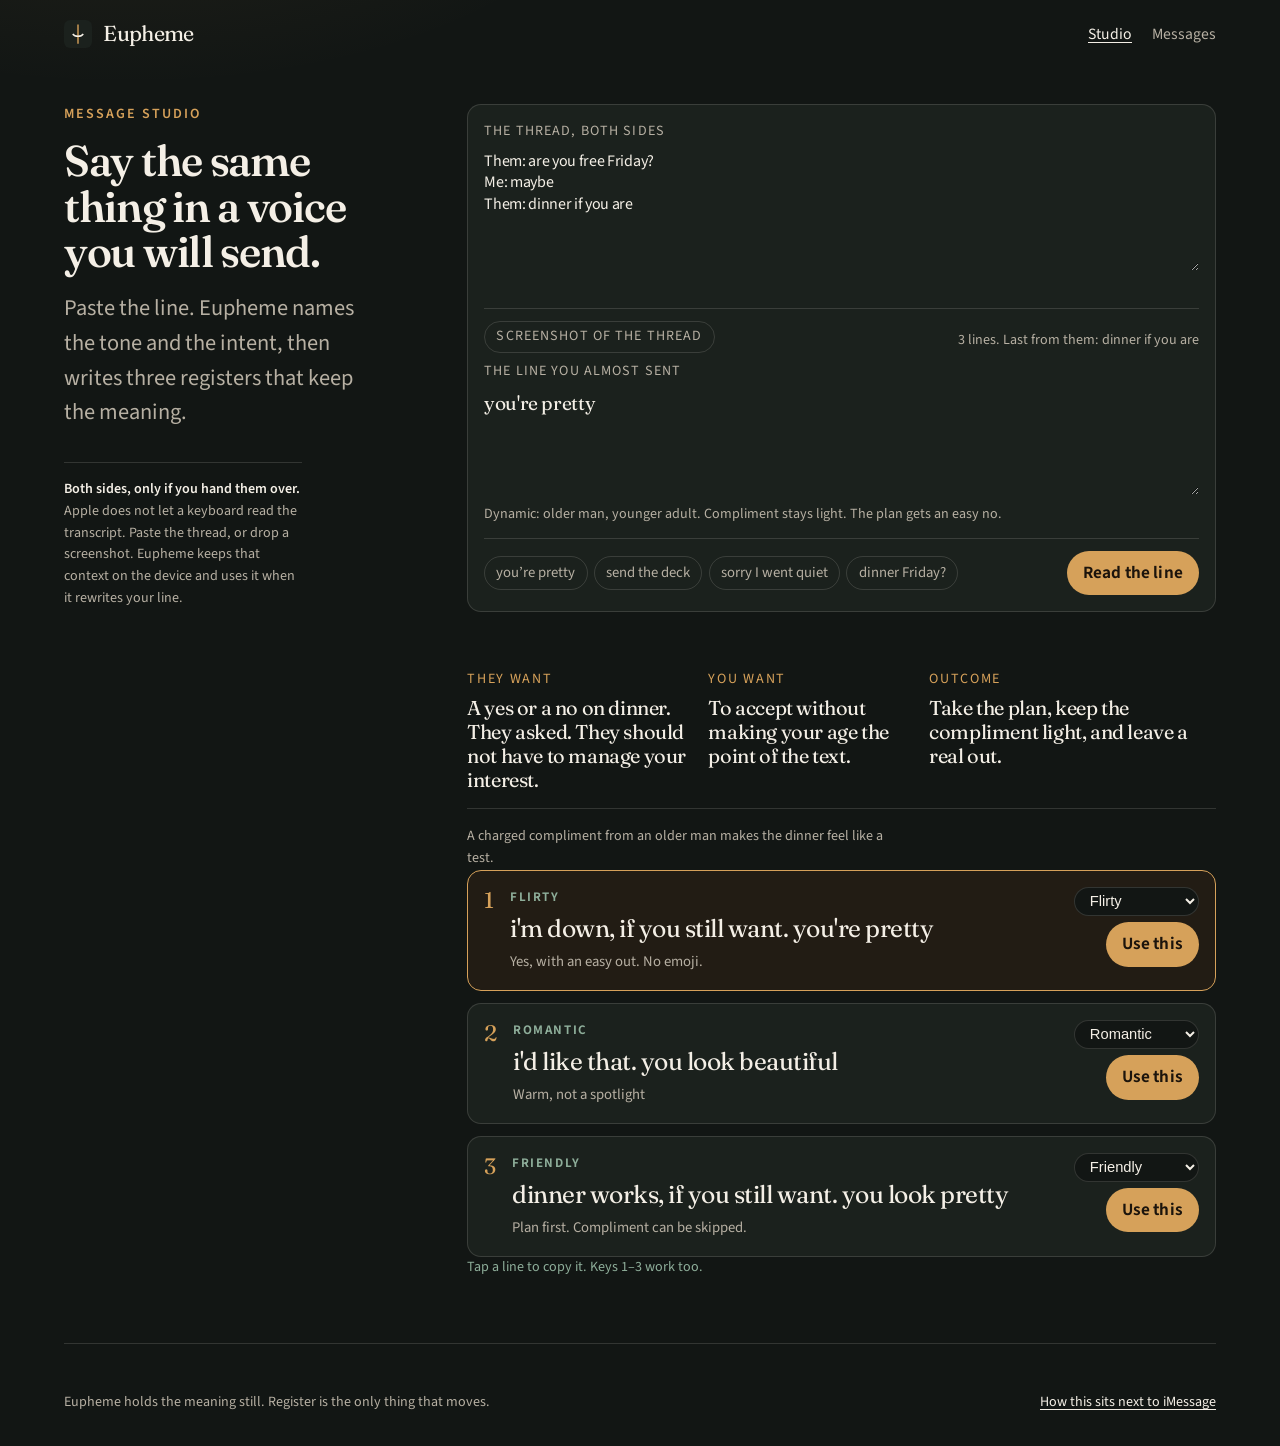
==== index.html @ 596f10d2 "Ease the line for an older man texting a younger adult" ====
<!DOCTYPE html>
<html lang="en">
<head>
  <meta charset="utf-8">
  <meta name="viewport" content="width=device-width, initial-scale=1">
  <title>Eupheme — fair speech, same meaning</title>
  <meta name="description" content="Paste a message. Eupheme reads the tone and intent, then offers three rewrites that say the same thing in a different voice. Copy or share the one you want into Messages.">
  <meta property="og:title" content="Eupheme — fair speech, same meaning">
  <meta property="og:description" content="Three ways to say the line you almost sent. On your phone. Nothing uploaded.">
  <meta property="og:type" content="website">
  <meta name="theme-color" content="#121614">
  <link rel="icon" href="favicon.svg" type="image/svg+xml">
  <link rel="manifest" href="site.webmanifest">
  <link rel="preconnect" href="https://fonts.googleapis.com">
  <link rel="preconnect" href="https://fonts.gstatic.com" crossorigin>
  <link href="https://fonts.googleapis.com/css2?family=Fraunces:opsz,wght@9..144,560;9..144,640&family=Source+Sans+3:wght@400;600;700&display=swap" rel="stylesheet">
  <link rel="stylesheet" href="css/tokens.css">
  <link rel="stylesheet" href="css/reset.css">
  <link rel="stylesheet" href="css/base.css">
  <link rel="stylesheet" href="css/layout.css">
  <link rel="stylesheet" href="css/components.css">
  <link rel="stylesheet" href="css/pages.css">
</head>
<body>
  <a class="skip" href="#main">Skip to the studio</a>
  <header class="site-header">
    <a class="brand" href="index.html">
      <svg viewBox="0 0 32 32" aria-hidden="true">
        <rect width="32" height="32" rx="7" fill="#1b211d"/>
        <path d="M16 5v22" stroke="#d6a15a" stroke-width="1.6"/>
        <path d="M10 16c2.2 3.4 9.8 3.4 12 0" fill="none" stroke="#f4efe6" stroke-width="1.6"/>
      </svg>
      Eupheme
    </a>
    <nav class="nav" aria-label="Primary">
      <a href="index.html" aria-current="page">Studio</a>
      <a href="how.html">Messages</a>
    </nav>
  </header>

  <main id="main" class="shell studio">
    <section class="mast">
      <p class="eyebrow">Message studio</p>
      <h1>Say the same thing in a voice you will send.</h1>
      <p class="lede">Paste the line. Eupheme names the tone and the intent, then writes three registers that keep the meaning.</p>
      <p class="side-note"><strong>Both sides, only if you hand them over.</strong> Apple does not let a keyboard read the transcript. Paste the thread, or drop a screenshot. Eupheme keeps that context on the device and uses it when it rewrites your line.</p>
    </section>

    <section class="work" aria-label="Rewrite studio">
      <form class="composer" id="composer">
        <label for="thread">The thread, both sides</label>
        <textarea id="thread" name="thread" rows="5">Them: are you free Friday?
Me: maybe
Them: dinner if you are</textarea>
        <div class="composer-bar">
          <label class="chip" for="shot">Screenshot of the thread
            <input id="shot" type="file" accept="image/*" hidden>
          </label>
          <p class="empty-copy" id="context-status">No thread yet. Suggestions will only use your line.</p>
        </div>
        <label for="draft">The line you almost sent</label>
        <textarea id="draft" name="draft" rows="3" autocomplete="off" enterkeyhint="done">you're pretty</textarea>
        <p class="empty-copy">Dynamic: older man, younger adult. Compliment stays light. The plan gets an easy no.</p>
        <div class="composer-bar">
          <div class="hints" role="group" aria-label="Try a line">
            <button type="button" class="chip" data-sample="you’re pretty">you’re pretty</button>
            <button type="button" class="chip" data-sample="can you send the deck by noon">send the deck</button>
            <button type="button" class="chip" data-sample="sorry I went quiet">sorry I went quiet</button>
            <button type="button" class="chip" data-sample="dinner Friday?">dinner Friday?</button>
          </div>
          <button class="btn" type="submit">Read the line</button>
        </div>
      </form>

      <p class="empty-copy" id="empty">Three options appear here. Pick one to copy it.</p>

      <section class="reading" id="reading" hidden aria-live="polite">
        <dl class="analysis">
          <div>
            <dt>They want</dt>
            <dd id="their-want"></dd>
          </div>
          <div>
            <dt>You want</dt>
            <dd id="your-want"></dd>
          </div>
          <div>
            <dt>Outcome</dt>
            <dd id="outcome"></dd>
          </div>
        </dl>
        <p class="miss" id="miss"></p>
        <div class="options" id="options" role="listbox" aria-label="Alternative phrasings"></div>
        <p class="status" id="status" role="status"></p>
      </section>
    </section>
  </main>

  <footer class="site-footer">
    <p>Eupheme holds the meaning still. Register is the only thing that moves.</p>
    <p><a href="how.html">How this sits next to iMessage</a></p>
  </footer>
  <script type="module" src="js/app.js"></script>
</body>
</html>
---- css/tokens.css ----
/* Eupheme tokens. Night ink, brass used once. */

:root {
  --paper: #121614;
  --paper-2: #1b211d;
  --paper-3: #242b26;
  --ink: #f4efe6;
  --ink-soft: #b7b0a3;
  --line: rgba(244, 239, 230, 0.14);
  --accent: #d6a15a;
  --accent-ink: #1c140c;
  --support: #8eae9a;

  --font-display: "Fraunces", "Iowan Old Style", "Palatino Linotype", serif;
  --font-body: "Source Sans 3", "Segoe UI", sans-serif;

  --step--1: clamp(0.78rem, 0.74rem + 0.2vw, 0.88rem);
  --step-0: clamp(1.02rem, 0.98rem + 0.2vw, 1.08rem);
  --step-1: clamp(1.2rem, 1.08rem + 0.45vw, 1.4rem);
  --step-2: clamp(1.45rem, 1.2rem + 1vw, 1.9rem);
  --step-3: clamp(1.9rem, 1.3rem + 2vw, 2.7rem);
  --step-4: clamp(2.4rem, 1.3rem + 3.2vw, 4.1rem);

  --leading-display: 1.06;
  --leading-body: 1.55;
  --measure: 38rem;

  --space-1: 0.25rem;
  --space-2: 0.5rem;
  --space-3: 0.75rem;
  --space-4: 1rem;
  --space-5: 1.5rem;
  --space-6: 2rem;
  --space-7: 3rem;
  --space-8: 4rem;
  --space-9: 6rem;

  --gutter: clamp(1.15rem, 4vw, 2.5rem);
  --page: 72rem;
  --header: 4.25rem;
  --radius: 14px;
  --ease: cubic-bezier(0.16, 1, 0.3, 1);
  --shadow: 0 18px 40px rgba(0, 0, 0, 0.28);
}

@media (prefers-reduced-motion: reduce) {
  :root {
    --ease: linear;
  }
}
---- css/base.css ----
body {
  min-height: 100vh;
  background:
    radial-gradient(900px 420px at 10% -10%, rgba(214, 161, 90, 0.08), transparent 55%),
    var(--paper);
  color: var(--ink);
  font-family: var(--font-body);
  font-size: var(--step-0);
  line-height: var(--leading-body);
  text-rendering: optimizeLegibility;
}

h1,
h2,
.display {
  font-family: var(--font-display);
  font-weight: 560;
  letter-spacing: -0.03em;
  line-height: var(--leading-display);
}

a {
  text-underline-offset: 0.18em;
}

.skip {
  position: absolute;
  left: var(--space-4);
  top: -4rem;
  z-index: 20;
  background: var(--accent);
  color: var(--accent-ink);
  padding: 0.6rem 0.9rem;
  border-radius: 8px;
}

.skip:focus {
  top: var(--space-3);
}

.eyebrow {
  font-size: var(--step--1);
  letter-spacing: 0.14em;
  text-transform: uppercase;
  color: var(--accent);
  font-weight: 600;
}

.muted {
  color: var(--ink-soft);
}

.site-header,
.site-footer {
  width: min(var(--page), calc(100% - var(--gutter) * 2));
  margin-inline: auto;
}

.site-header {
  display: flex;
  align-items: center;
  justify-content: space-between;
  min-height: var(--header);
  gap: var(--space-4);
}

.brand {
  display: flex;
  align-items: center;
  gap: 0.7rem;
  text-decoration: none;
  font-family: var(--font-display);
  font-size: 1.35rem;
  letter-spacing: -0.03em;
}

.brand svg {
  width: 28px;
  height: 28px;
}

.nav {
  display: flex;
  gap: 1.25rem;
  align-items: center;
}

.nav a {
  text-decoration: none;
  color: var(--ink-soft);
  font-size: 0.98rem;
}

.nav a[aria-current="page"],
.nav a:hover {
  color: var(--ink);
  text-decoration: underline;
  text-decoration-thickness: 1px;
}

.site-footer {
  display: flex;
  justify-content: space-between;
  gap: var(--space-4);
  padding: var(--space-7) 0 var(--space-6);
  border-top: 1px solid var(--line);
  color: var(--ink-soft);
  font-size: var(--step--1);
  margin-top: var(--space-8);
}

.site-footer a {
  color: var(--ink);
}

@media (max-width: 640px) {
  .site-footer {
    flex-direction: column;
  }
}
---- css/layout.css ----
.shell {
  width: min(var(--page), calc(100% - var(--gutter) * 2));
  margin-inline: auto;
}

.studio {
  display: grid;
  grid-template-columns: minmax(16rem, 22rem) minmax(0, 1fr);
  gap: clamp(1.5rem, 4vw, 4rem);
  align-items: start;
  padding-top: clamp(1.5rem, 4vh, 3.5rem);
}

.lede {
  margin-top: var(--space-4);
  max-width: 28ch;
  color: var(--ink-soft);
  font-size: var(--step-1);
}

.mast h1 {
  font-size: var(--step-3);
  margin-top: var(--space-3);
  max-width: 12ch;
}

.side-note {
  margin-top: var(--space-6);
  padding-top: var(--space-4);
  border-top: 1px solid var(--line);
  color: var(--ink-soft);
  font-size: var(--step--1);
  max-width: 34ch;
}

.side-note strong {
  color: var(--ink);
  font-weight: 600;
}

.work {
  display: grid;
  gap: var(--space-5);
}

.prose {
  max-width: var(--measure);
}

.prose p + p,
.prose li + li {
  margin-top: 0.8rem;
}

.prose h2 {
  font-size: var(--step-2);
  margin: var(--space-6) 0 var(--space-3);
}

.prose ul {
  list-style: disc;
  padding-left: 1.1rem;
}

.page-intro {
  padding-top: clamp(2rem, 6vh, 4rem);
  max-width: 40rem;
}

.page-intro h1 {
  font-size: var(--step-4);
  margin: var(--space-3) 0 var(--space-4);
}

@media (max-width: 860px) {
  .studio {
    grid-template-columns: 1fr;
    gap: var(--space-5);
  }

  .mast h1,
  .lede {
    max-width: 22ch;
  }
}
---- css/components.css ----
.composer {
  background: var(--paper-2);
  border: 1px solid var(--line);
  border-radius: var(--radius);
  padding: var(--space-4);
}

.composer label {
  display: block;
  font-size: var(--step--1);
  letter-spacing: 0.08em;
  text-transform: uppercase;
  color: var(--ink-soft);
  margin-bottom: var(--space-2);
}

textarea {
  width: 100%;
  min-height: 6.5rem;
  resize: vertical;
  background: transparent;
  border: 0;
  padding: 0;
  font-size: 1.2rem;
  line-height: 1.35;
  font-family: var(--font-display);
  letter-spacing: -0.02em;
}

#thread {
  min-height: 7.5rem;
  font-family: var(--font-body);
  font-size: 1rem;
  margin-bottom: var(--space-4);
}

textarea::placeholder {
  color: rgba(244, 239, 230, 0.35);
}

.composer-bar {
  display: flex;
  justify-content: space-between;
  align-items: center;
  gap: var(--space-3);
  margin-top: var(--space-3);
  padding-top: var(--space-3);
  border-top: 1px solid var(--line);
}

.hints {
  display: flex;
  flex-wrap: wrap;
  gap: 0.4rem;
}

.chip,
.style-select {
  border: 1px solid var(--line);
  border-radius: 999px;
  padding: 0.28rem 0.7rem;
  color: var(--ink-soft);
  background: transparent;
  font-size: 0.92rem;
}

.chip:hover,
.chip[aria-pressed="true"] {
  color: var(--ink);
  border-color: var(--accent);
}

.btn {
  display: inline-flex;
  align-items: center;
  justify-content: center;
  gap: 0.4rem;
  min-height: 2.7rem;
  padding: 0.55rem 1rem;
  border-radius: 999px;
  background: var(--accent);
  color: var(--accent-ink);
  font-weight: 650;
  letter-spacing: 0.01em;
}

.btn:hover {
  filter: brightness(1.06);
}

.btn:active {
  transform: translateY(1px);
}

.btn.ghost {
  background: transparent;
  color: var(--ink);
  border: 1px solid var(--line);
  font-weight: 560;
}

.miss {
  margin: 0;
  color: var(--ink-soft);
  font-size: var(--step--1);
  max-width: 62ch;
}

.reading[hidden] {
  display: none;
}

.analysis {
  display: grid;
  grid-template-columns: 1.1fr 1fr 1.4fr;
  gap: var(--space-4);
  padding: var(--space-4) 0;
  border-bottom: 1px solid var(--line);
}

.analysis dt {
  font-size: var(--step--1);
  letter-spacing: 0.12em;
  text-transform: uppercase;
  color: var(--accent);
}

.analysis dd {
  margin: 0.3rem 0 0;
  font-family: var(--font-display);
  font-size: 1.25rem;
  letter-spacing: -0.02em;
  line-height: 1.2;
}

.options {
  display: grid;
  gap: 0.75rem;
}

.option {
  display: grid;
  grid-template-columns: auto 1fr auto;
  gap: var(--space-4);
  align-items: start;
  text-align: left;
  width: 100%;
  padding: var(--space-4);
  border-radius: var(--radius);
  border: 1px solid var(--line);
  background: var(--paper-2);
  transition: border-color 180ms var(--ease), background 180ms var(--ease);
}

.option:hover {
  border-color: rgba(214, 161, 90, 0.55);
}

.option.is-selected {
  border-color: var(--accent);
  background: #221c14;
}

.index {
  font-family: var(--font-display);
  font-size: 1.4rem;
  color: var(--accent);
  line-height: 1;
  padding-top: 0.15rem;
}

.option h3 {
  font-family: var(--font-body);
  font-size: 0.82rem;
  letter-spacing: 0.12em;
  text-transform: uppercase;
  font-weight: 650;
  color: var(--support);
}

.option p {
  margin-top: 0.35rem;
  font-family: var(--font-display);
  font-size: clamp(1.25rem, 2vw, 1.55rem);
  letter-spacing: -0.02em;
  line-height: 1.25;
}

.option small {
  display: block;
  margin-top: 0.45rem;
  color: var(--ink-soft);
  font-size: 0.92rem;
}

.option-actions {
  display: flex;
  flex-direction: column;
  gap: 0.4rem;
  align-items: flex-end;
}

.style-select {
  max-width: 9.5rem;
  background: var(--paper);
  color: var(--ink);
}

.status {
  min-height: 1.4rem;
  color: var(--support);
  font-size: var(--step--1);
}

.empty-copy {
  color: var(--ink-soft);
  font-size: var(--step--1);
}

@media (max-width: 720px) {
  .analysis {
    grid-template-columns: 1fr;
    gap: var(--space-3);
  }

  .option {
    grid-template-columns: auto 1fr;
  }

  .option-actions {
    grid-column: 2;
    flex-direction: row;
    align-items: center;
    justify-content: space-between;
  }

  .composer-bar {
    flex-direction: column;
    align-items: stretch;
  }
}

@media (prefers-reduced-motion: reduce) {
  .option,
  .btn {
    transition: none;
  }
}
---- css/pages.css ----
.limit-grid {
  display: grid;
  grid-template-columns: 1fr 1fr;
  gap: var(--space-4);
  margin-top: var(--space-6);
}

.limit-card {
  border-top: 1px solid var(--line);
  padding-top: var(--space-4);
}

.limit-card h2 {
  font-size: var(--step-2);
  margin-bottom: var(--space-3);
}

.limit-card p + p {
  margin-top: 0.75rem;
}

.steps {
  margin-top: var(--space-5);
  display: grid;
  gap: var(--space-4);
}

.steps li {
  display: grid;
  grid-template-columns: 2.5rem 1fr;
  gap: var(--space-3);
  align-items: start;
}

.steps span {
  font-family: var(--font-display);
  color: var(--accent);
  font-size: 1.4rem;
}

.missing {
  min-height: 70vh;
  display: grid;
  align-content: center;
  gap: var(--space-4);
}

.missing h1 {
  font-size: var(--step-4);
  max-width: 10ch;
}

@media (max-width: 720px) {
  .limit-grid {
    grid-template-columns: 1fr;
  }
}
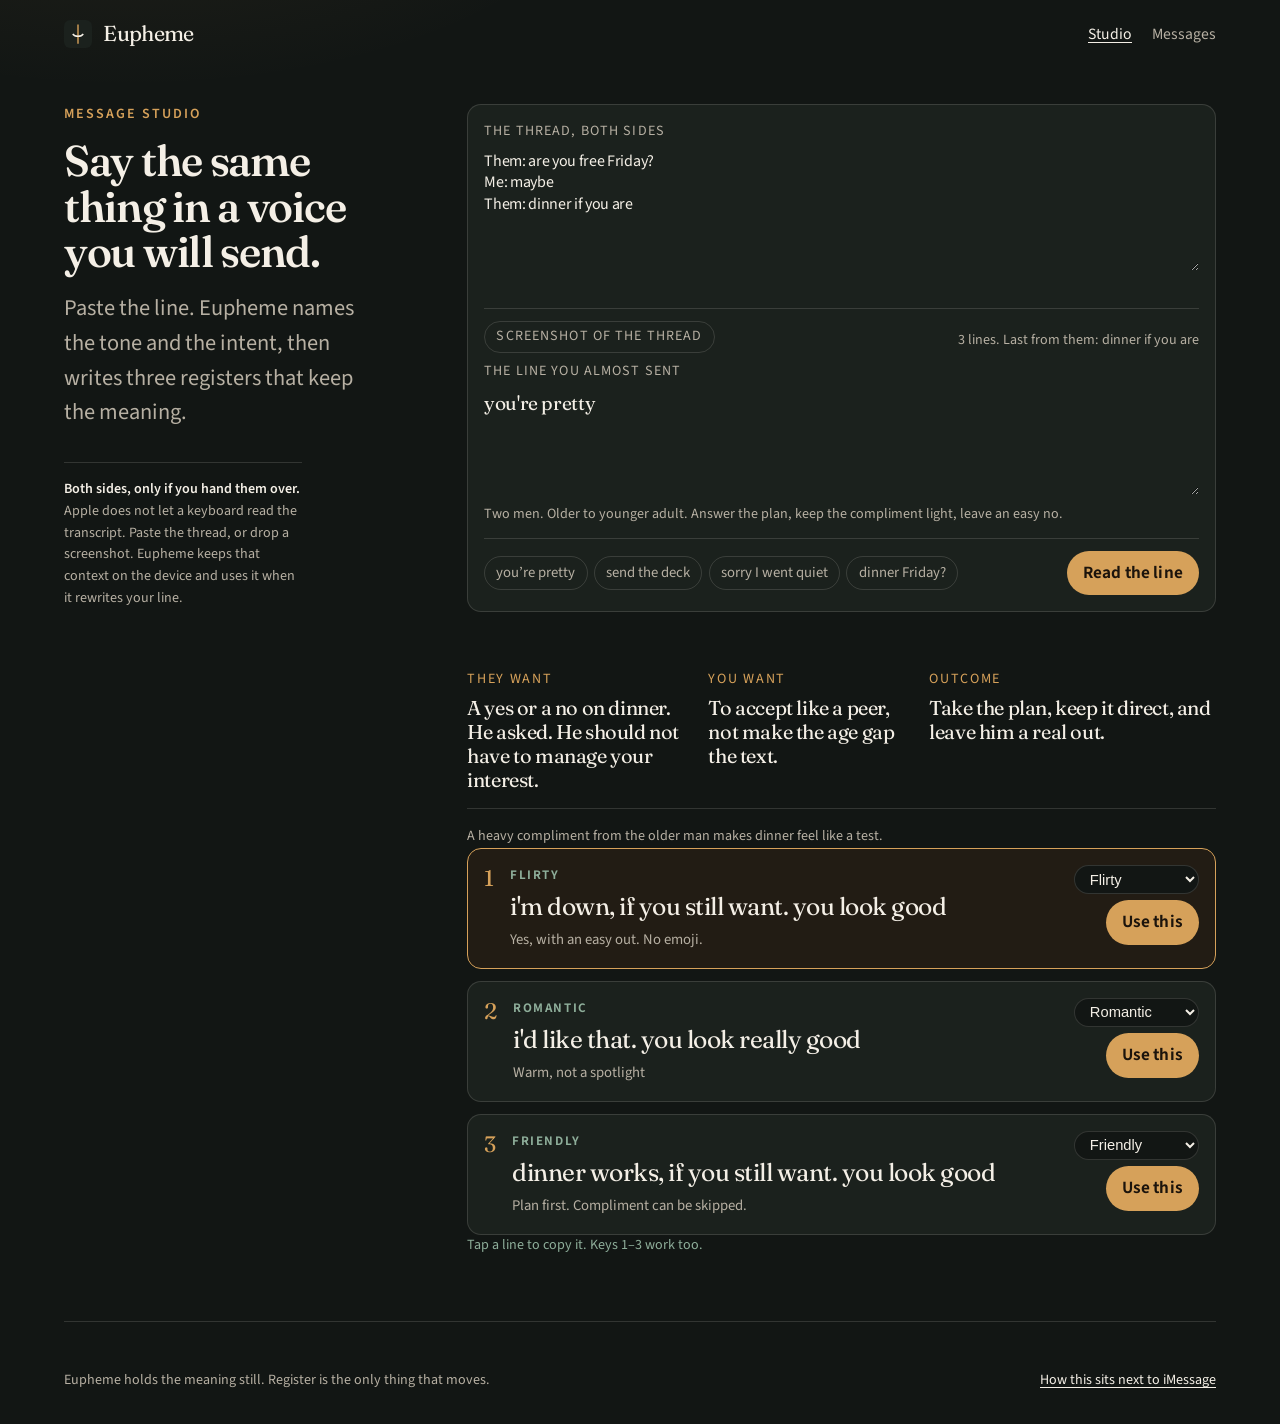
==== commit 4dd376dc: "Frame the read as two men, older to younger adult" ====
--- a/index.html
+++ b/index.html
@@ -60,7 +60,7 @@
         </div>
         <label for="draft">The line you almost sent</label>
         <textarea id="draft" name="draft" rows="3" autocomplete="off" enterkeyhint="done">you're pretty</textarea>
-        <p class="empty-copy">Dynamic: older man, younger adult. Compliment stays light. The plan gets an easy no.</p>
+        <p class="empty-copy">Two men. Older to younger adult. Answer the plan, keep the compliment light, leave an easy no.</p>
         <div class="composer-bar">
           <div class="hints" role="group" aria-label="Try a line">
             <button type="button" class="chip" data-sample="you’re pretty">you’re pretty</button>
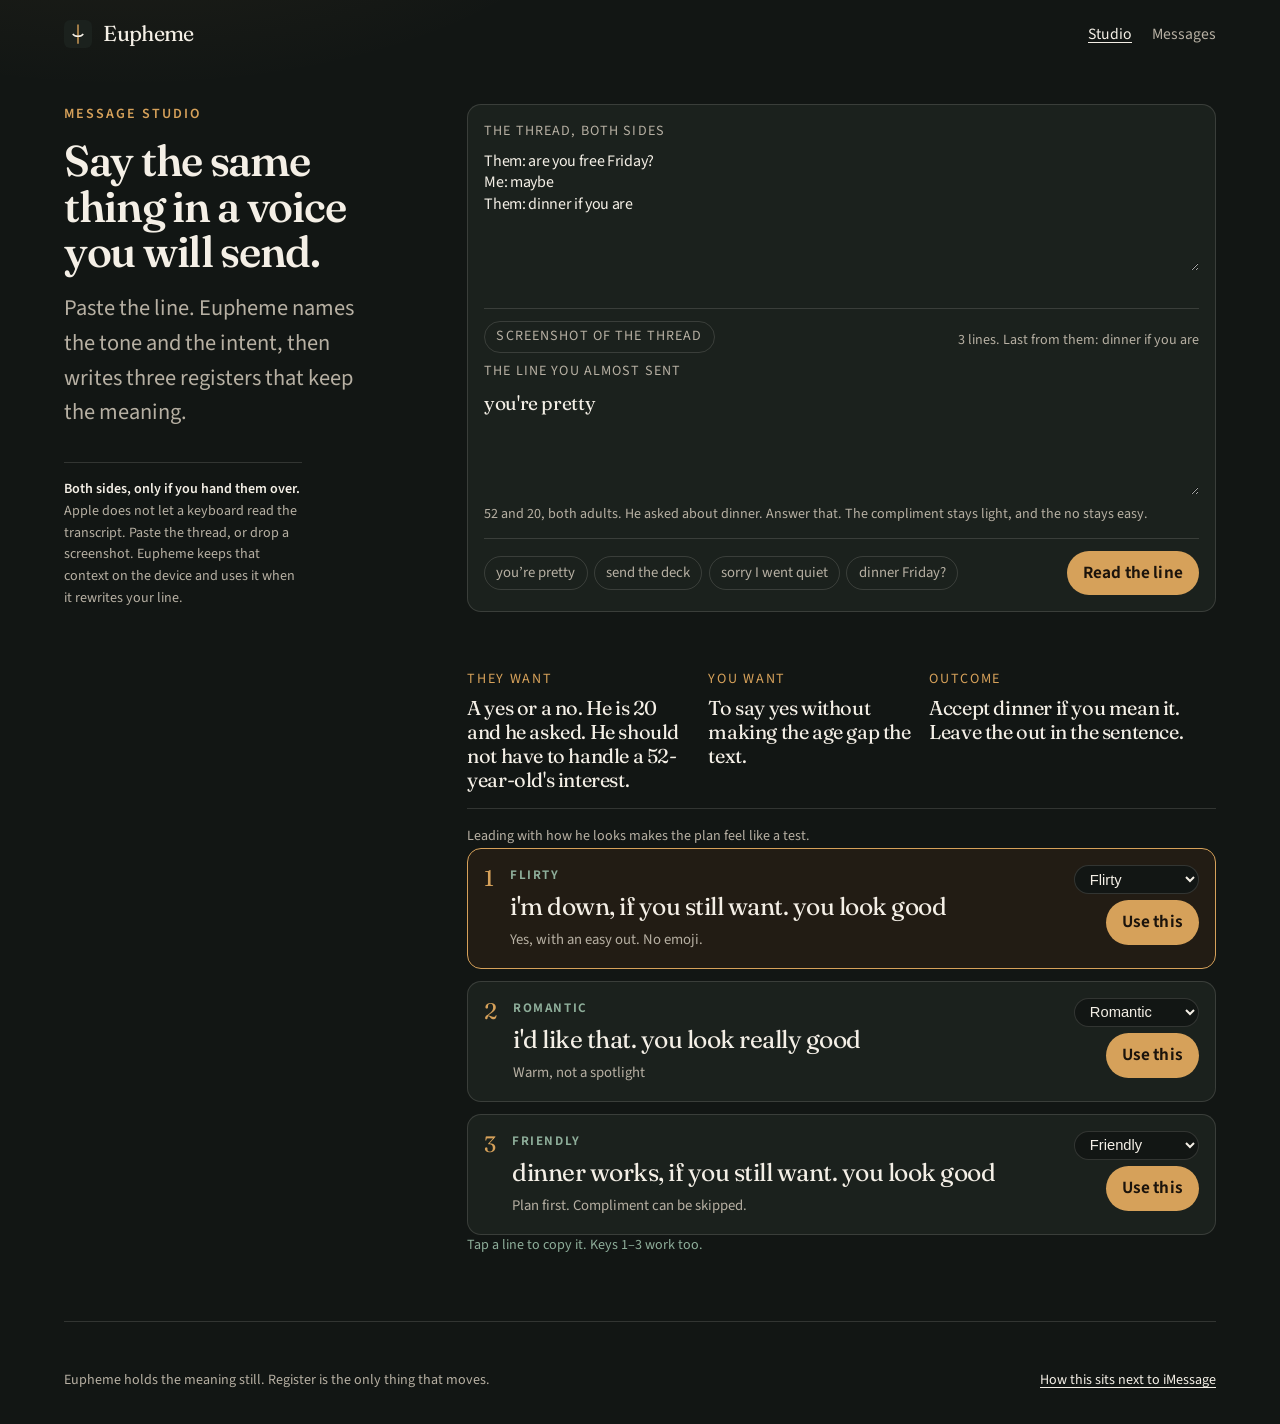
==== commit 0b4926a5: "Set the read for 52 and 20, both adults" ====
--- a/index.html
+++ b/index.html
@@ -60,7 +60,7 @@
         </div>
         <label for="draft">The line you almost sent</label>
         <textarea id="draft" name="draft" rows="3" autocomplete="off" enterkeyhint="done">you're pretty</textarea>
-        <p class="empty-copy">Two men. Older to younger adult. Answer the plan, keep the compliment light, leave an easy no.</p>
+        <p class="empty-copy">52 and 20, both adults. He asked about dinner. Answer that. The compliment stays light, and the no stays easy.</p>
         <div class="composer-bar">
           <div class="hints" role="group" aria-label="Try a line">
             <button type="button" class="chip" data-sample="you’re pretty">you’re pretty</button>
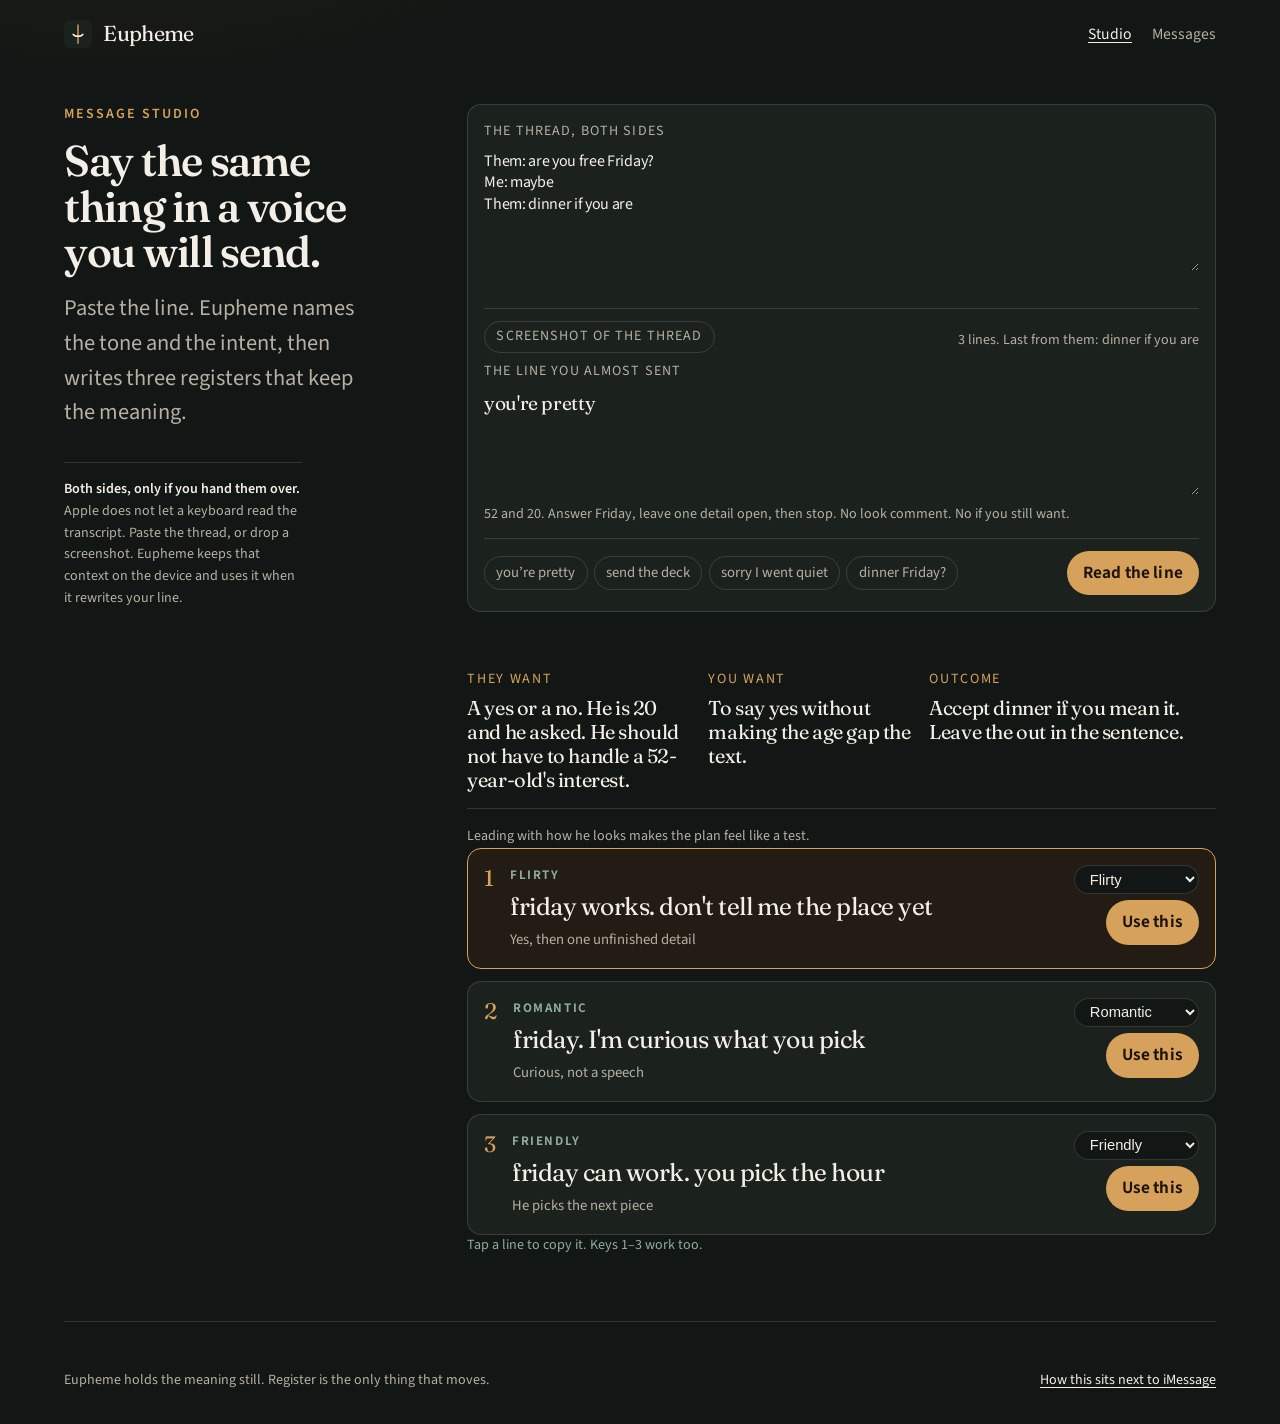
==== commit f48514d1: "Leave Friday open instead of commenting on looks" ====
--- a/index.html
+++ b/index.html
@@ -60,7 +60,7 @@
         </div>
         <label for="draft">The line you almost sent</label>
         <textarea id="draft" name="draft" rows="3" autocomplete="off" enterkeyhint="done">you're pretty</textarea>
-        <p class="empty-copy">52 and 20, both adults. He asked about dinner. Answer that. The compliment stays light, and the no stays easy.</p>
+        <p class="empty-copy">52 and 20. Answer Friday, leave one detail open, then stop. No look comment. No if you still want.</p>
         <div class="composer-bar">
           <div class="hints" role="group" aria-label="Try a line">
             <button type="button" class="chip" data-sample="you’re pretty">you’re pretty</button>
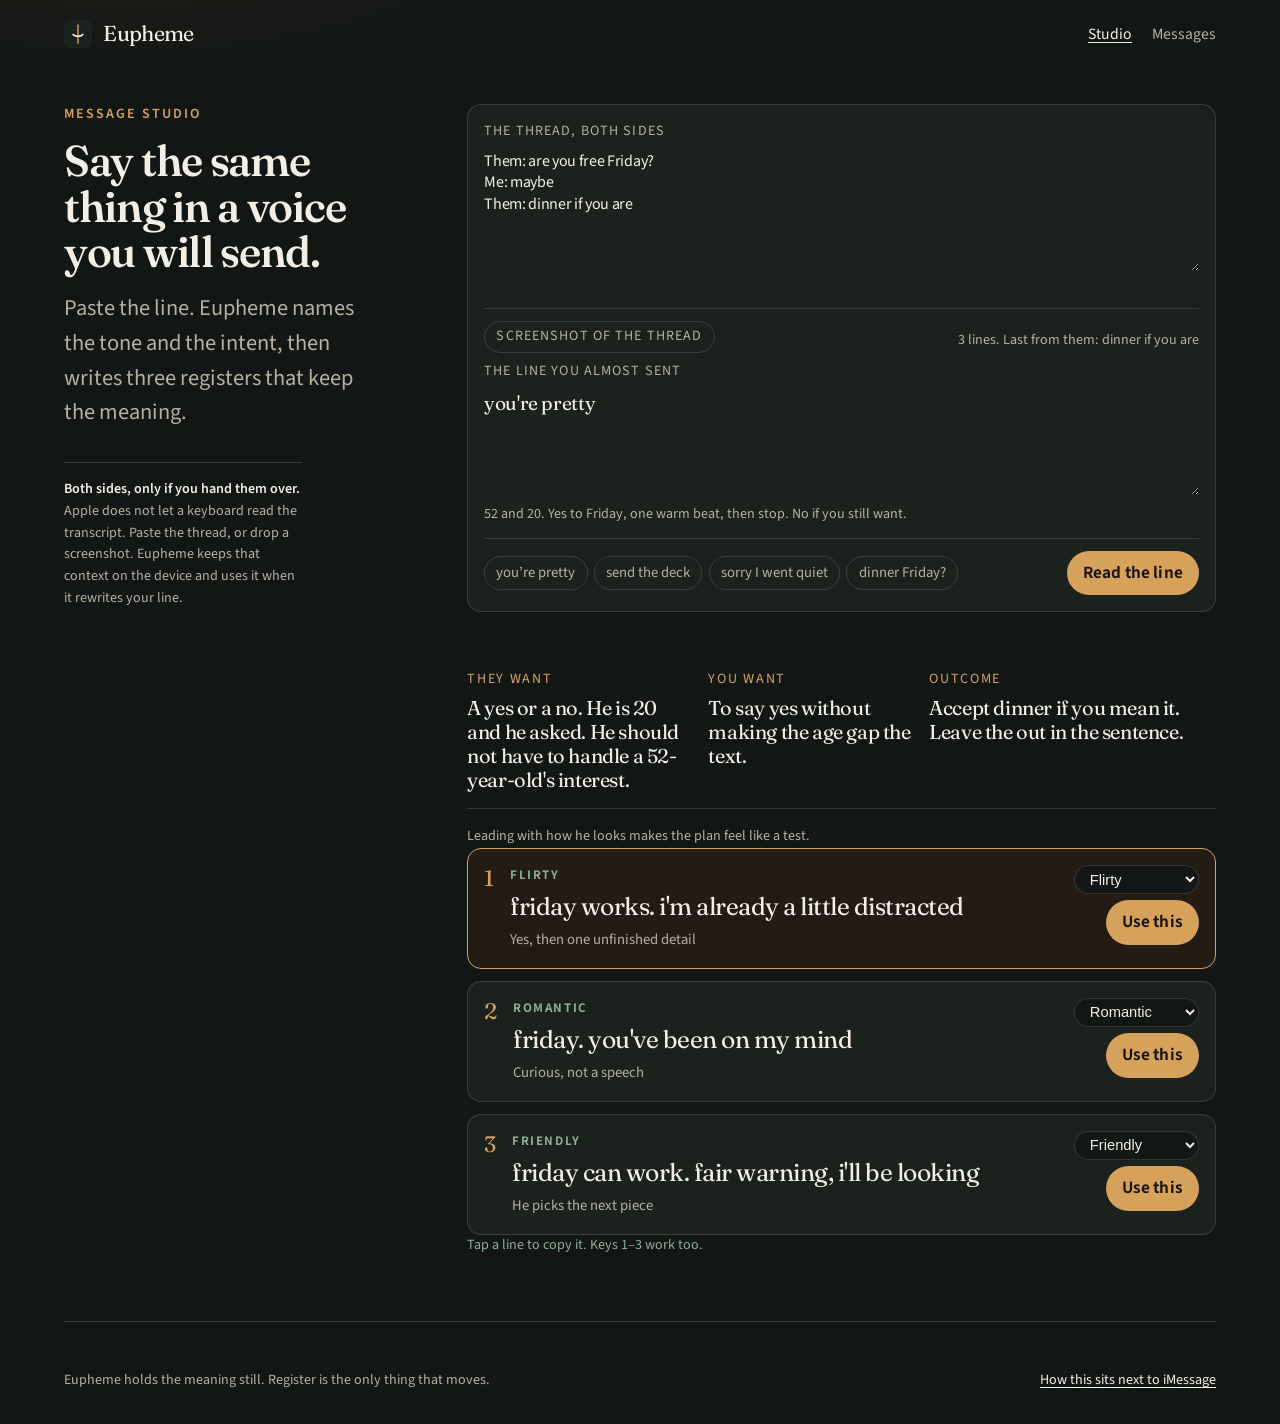
==== commit 311dc63c: "Warm the Friday lines without asking for reassurance" ====
--- a/index.html
+++ b/index.html
@@ -60,7 +60,7 @@
         </div>
         <label for="draft">The line you almost sent</label>
         <textarea id="draft" name="draft" rows="3" autocomplete="off" enterkeyhint="done">you're pretty</textarea>
-        <p class="empty-copy">52 and 20. Answer Friday, leave one detail open, then stop. No look comment. No if you still want.</p>
+        <p class="empty-copy">52 and 20. Yes to Friday, one warm beat, then stop. No if you still want.</p>
         <div class="composer-bar">
           <div class="hints" role="group" aria-label="Try a line">
             <button type="button" class="chip" data-sample="you’re pretty">you’re pretty</button>
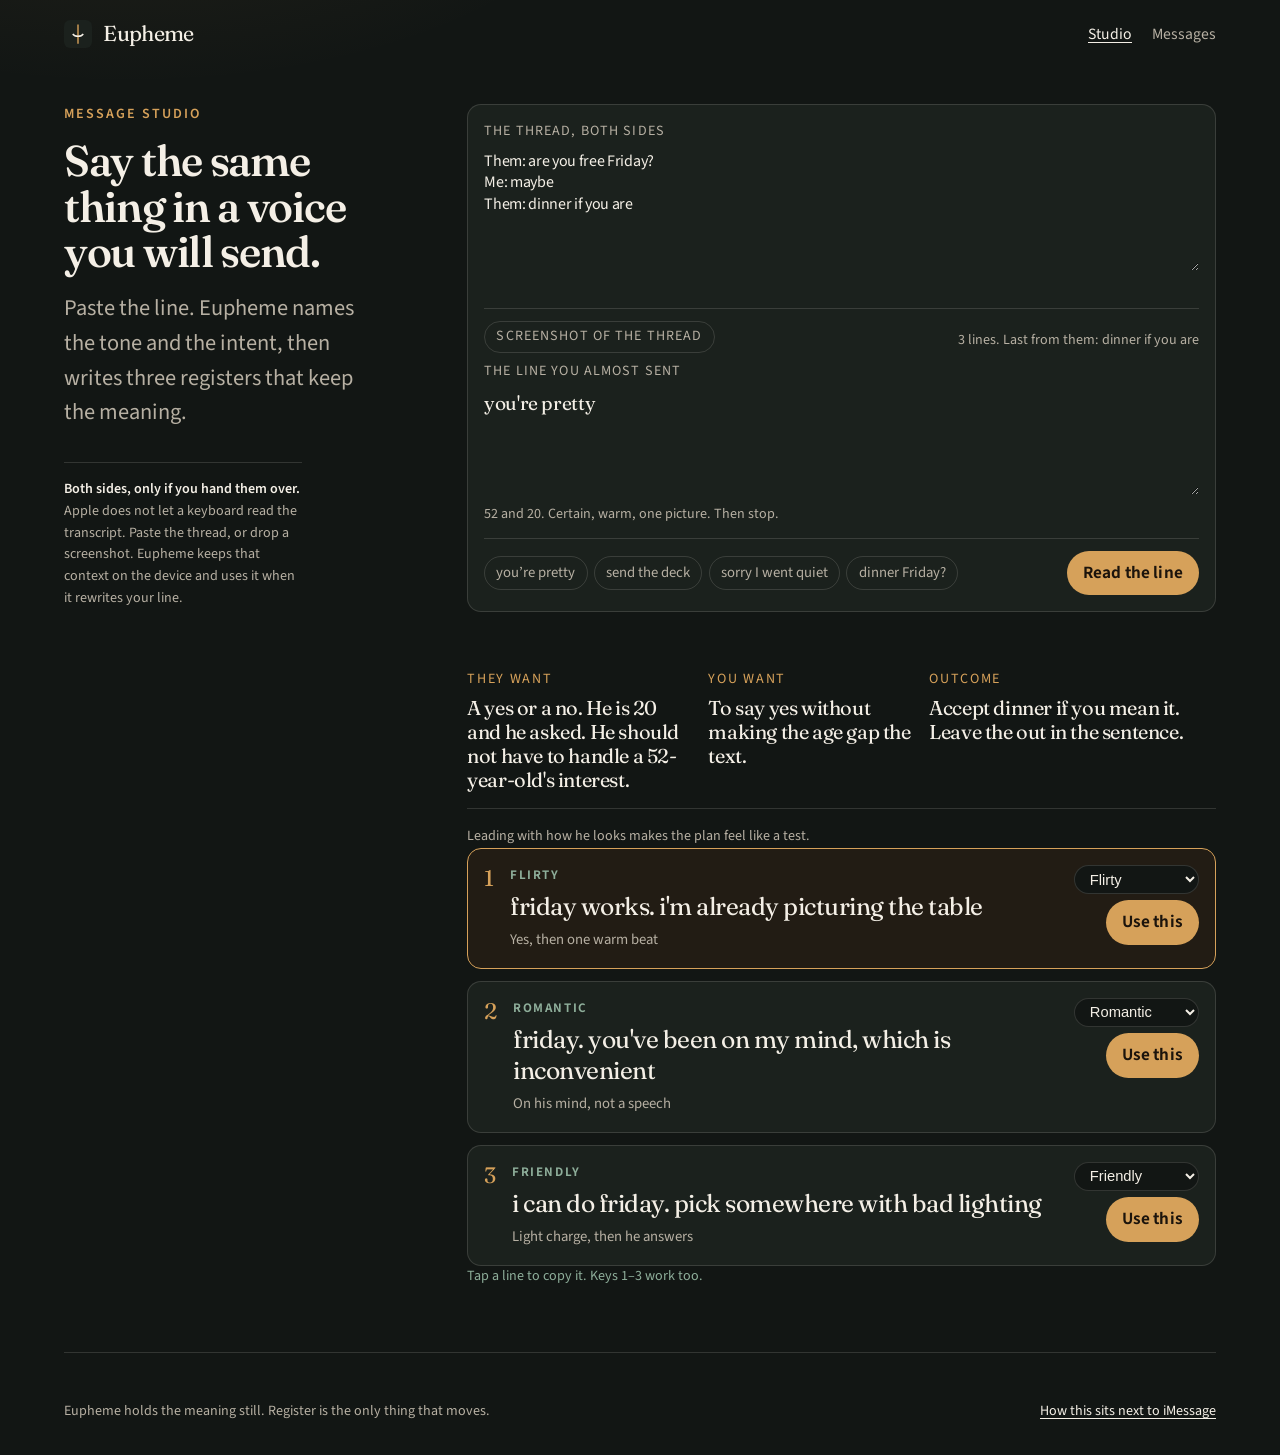
==== commit e41e4b71: "Make the Friday lines certain, warm, and pictured" ====
--- a/index.html
+++ b/index.html
@@ -60,7 +60,7 @@
         </div>
         <label for="draft">The line you almost sent</label>
         <textarea id="draft" name="draft" rows="3" autocomplete="off" enterkeyhint="done">you're pretty</textarea>
-        <p class="empty-copy">52 and 20. Yes to Friday, one warm beat, then stop. No if you still want.</p>
+        <p class="empty-copy">52 and 20. Certain, warm, one picture. Then stop.</p>
         <div class="composer-bar">
           <div class="hints" role="group" aria-label="Try a line">
             <button type="button" class="chip" data-sample="you’re pretty">you’re pretty</button>
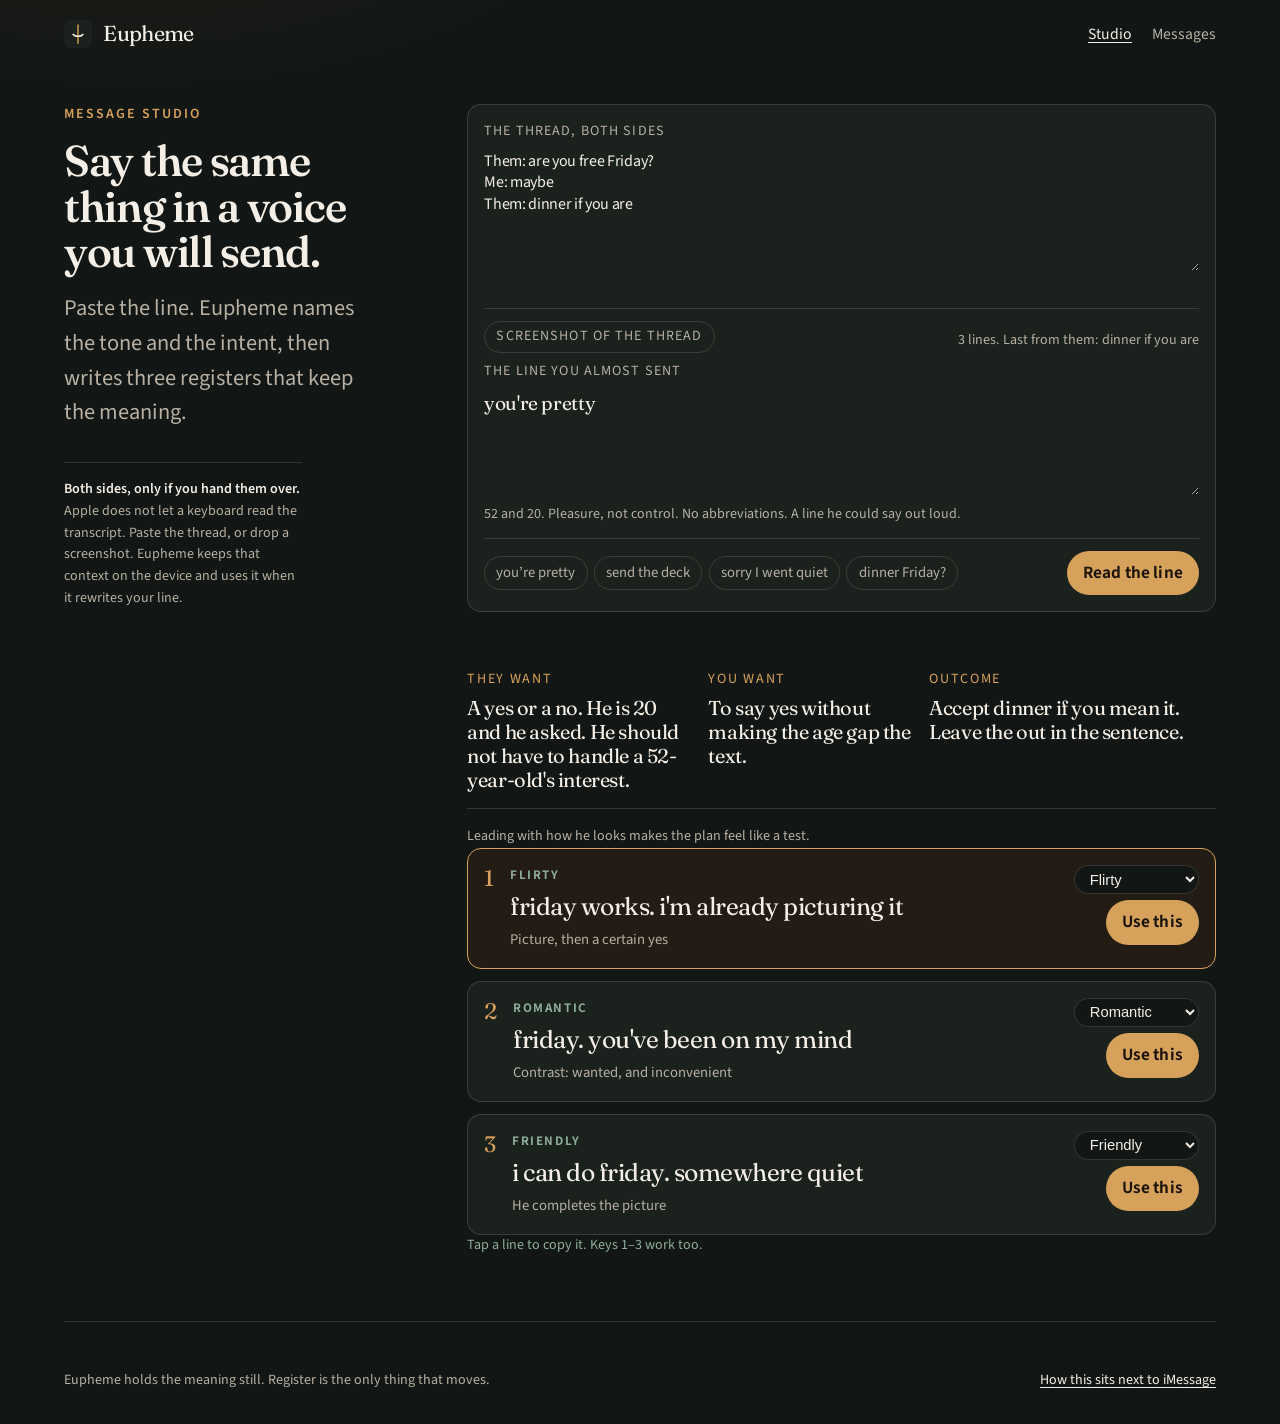
==== commit 1f22f325: "Keep the lines speakable and drop performed texture" ====
--- a/index.html
+++ b/index.html
@@ -60,7 +60,7 @@
         </div>
         <label for="draft">The line you almost sent</label>
         <textarea id="draft" name="draft" rows="3" autocomplete="off" enterkeyhint="done">you're pretty</textarea>
-        <p class="empty-copy">52 and 20. Certain, warm, one picture. Then stop.</p>
+        <p class="empty-copy">52 and 20. Pleasure, not control. No abbreviations. A line he could say out loud.</p>
         <div class="composer-bar">
           <div class="hints" role="group" aria-label="Try a line">
             <button type="button" class="chip" data-sample="you’re pretty">you’re pretty</button>
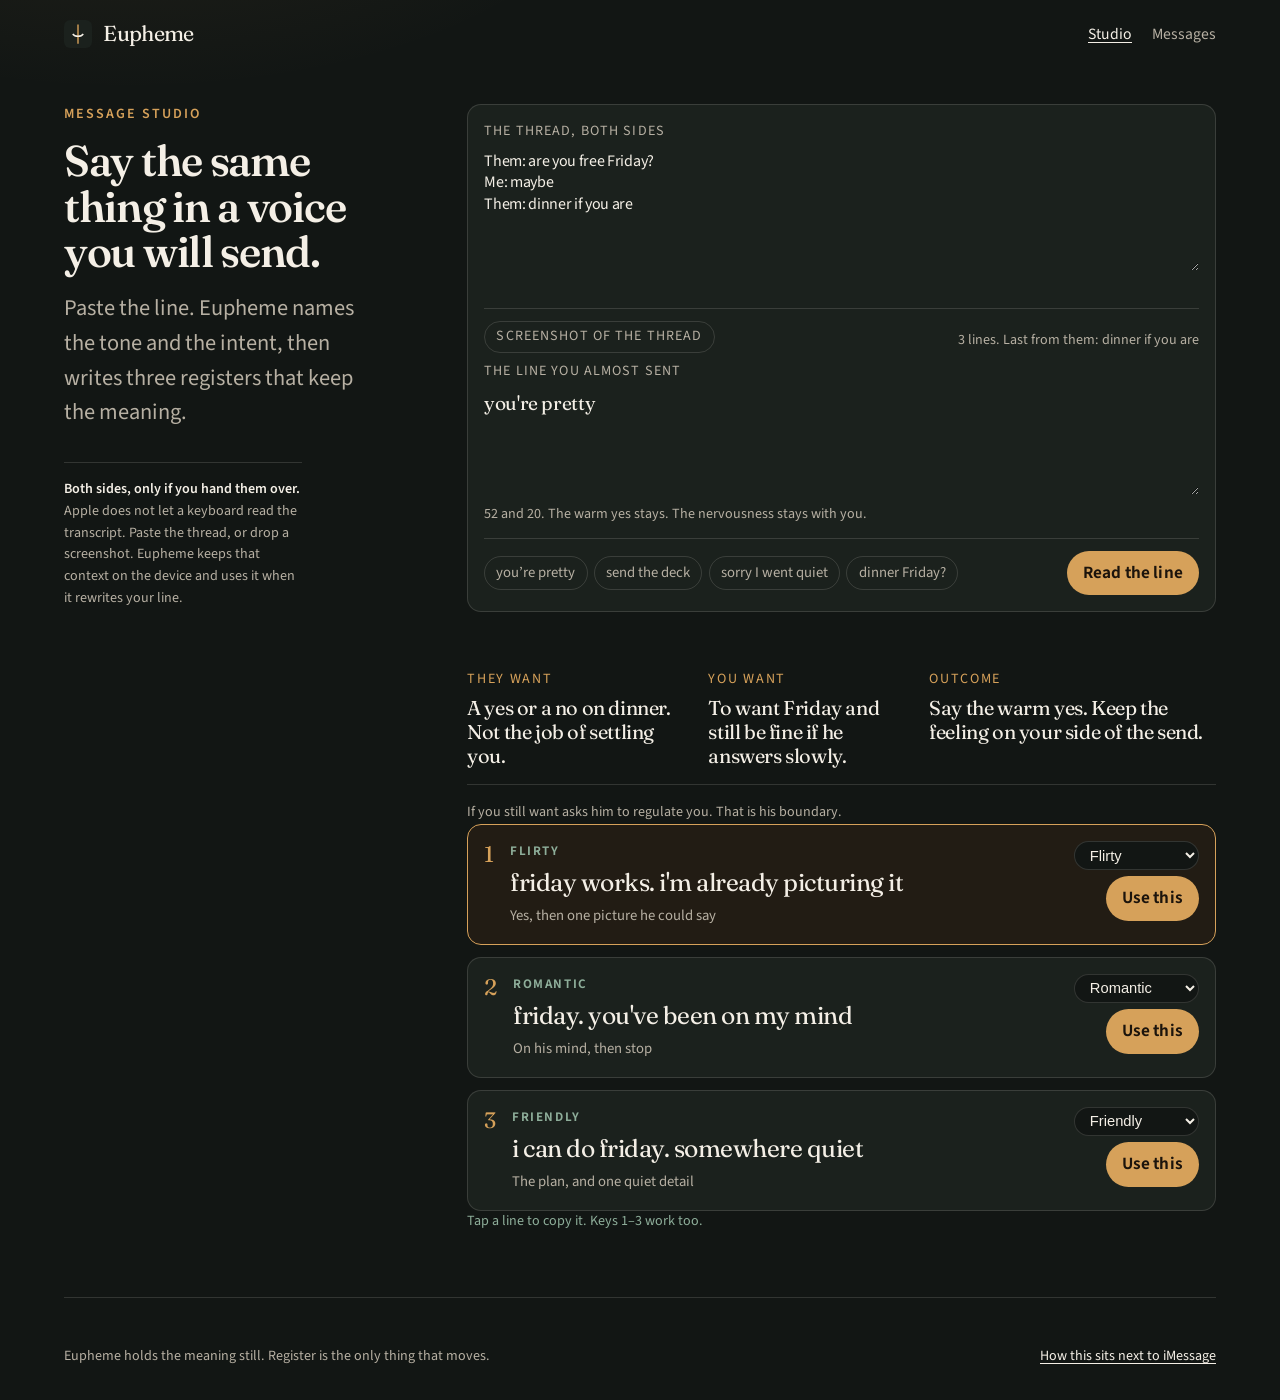
==== commit c3acce63: "Name the boundary: the feeling stays on the sender's side" ====
--- a/index.html
+++ b/index.html
@@ -60,7 +60,7 @@
         </div>
         <label for="draft">The line you almost sent</label>
         <textarea id="draft" name="draft" rows="3" autocomplete="off" enterkeyhint="done">you're pretty</textarea>
-        <p class="empty-copy">52 and 20. Pleasure, not control. No abbreviations. A line he could say out loud.</p>
+        <p class="empty-copy">52 and 20. The warm yes stays. The nervousness stays with you.</p>
         <div class="composer-bar">
           <div class="hints" role="group" aria-label="Try a line">
             <button type="button" class="chip" data-sample="you’re pretty">you’re pretty</button>
